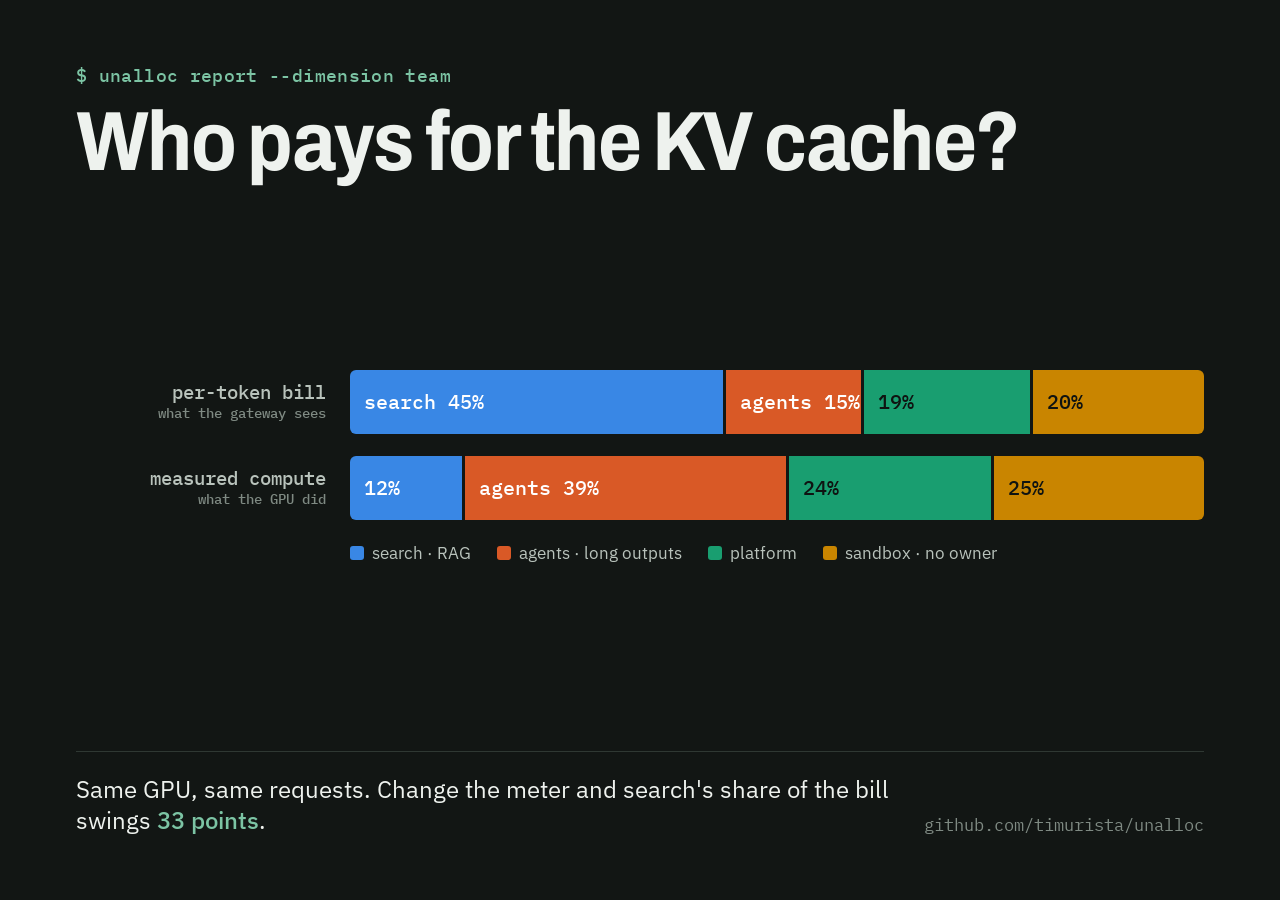
==== blog/hero.html @ 44cb44fc "docs: case-study paper, blog post and README - paper/: "Who Pays for the KV Cache?" in Typst with fi" ====
<!doctype html>
<html lang="en">
<head>
<meta charset="utf-8">
<title>Who pays for the KV cache — header image</title>
<link rel="stylesheet" href="https://fonts.googleapis.com/css2?family=Archivo:wdth,wght@87.5,700&family=IBM+Plex+Mono:wght@400;500&family=IBM+Plex+Sans:wght@400;500&display=swap">
<style>
  /* Rendered once to hero.png at 1400x788 (Medium's recommended header ratio). */
  :root {
    --ground: #121614; --panel: #1a1f1c; --ink: #eef2ee; --ink-2: #b9c3bc; --muted: #7f8a83;
    --rule: #2f3833; --accent: #7cc4a4;
    --search: #3987e5; --agents: #d95926; --platform: #199e70; --sandbox: #c98500;
  }
  * { box-sizing: border-box; }
  html, body { margin: 0; }
  body { width: 1400px; height: 788px; background: var(--ground); color: var(--ink);
         font-family: "IBM Plex Sans", system-ui, sans-serif; overflow: hidden; }
  .frame { position: absolute; inset: 0; padding: 64px 76px; display: grid;
           grid-template-rows: auto 1fr auto; gap: 28px; }
  .kicker { font: 500 18px "IBM Plex Mono", monospace; color: var(--accent); letter-spacing: 0.02em; }
  h1 { font-family: "Archivo", sans-serif; font-stretch: 87.5%; font-weight: 700; font-size: 84px;
       line-height: 0.98; letter-spacing: -0.02em; margin: 14px 0 0; max-width: 1000px; }
  .bills { align-self: center; display: grid; gap: 22px; }
  .row { display: grid; grid-template-columns: 250px 1fr; gap: 24px; align-items: center; }
  .label { font: 500 19px "IBM Plex Mono", monospace; color: var(--ink-2); text-align: right; line-height: 1.25; }
  .label small { display: block; font-size: 14px; color: var(--muted); }
  .bar { display: flex; gap: 3px; height: 64px; }
  .bar span { display: flex; align-items: center; padding-left: 14px; font: 500 20px "IBM Plex Mono", monospace;
              color: #0f1311; white-space: nowrap; overflow: hidden; }
  .bar span:first-child { border-radius: 6px 0 0 6px; }
  .bar span:last-child { border-radius: 0 6px 6px 0; }
  .s { background: var(--search); color: #fff !important; }
  .a { background: var(--agents); color: #fff !important; }
  .p { background: var(--platform); }
  .x { background: var(--sandbox); }
  .gap { position: relative; margin-left: 274px; height: 0; }
  .legend { display: flex; gap: 26px; font: 17px "IBM Plex Sans", sans-serif; color: var(--ink-2); }
  .legend i { display: inline-block; width: 14px; height: 14px; border-radius: 3px; margin-right: 8px; vertical-align: -1px; }
  footer { display: flex; justify-content: space-between; align-items: end; border-top: 1px solid var(--rule); padding-top: 22px; }
  .claim { font-size: 24px; color: var(--ink); max-width: 820px; line-height: 1.3; }
  .claim b { color: var(--accent); font-weight: 500; }
  .repo { font: 17px "IBM Plex Mono", monospace; color: var(--muted); }
</style>
</head>
<body>
<div class="frame">
  <div>
    <div class="kicker">$ unalloc report --dimension team</div>
    <h1>Who pays for the KV cache?</h1>
  </div>

  <div class="bills">
    <!-- torch_kv full run: shares of one pod's bill (search, agents, platform, sandbox) -->
    <div class="row">
      <div class="label">per-token bill<small>what the gateway sees</small></div>
      <div class="bar">
        <span class="s" style="flex: 45.4">search 45%</span>
        <span class="a" style="flex: 15.4">agents 15%</span>
        <span class="p" style="flex: 19.2">19%</span>
        <span class="x" style="flex: 19.9">20%</span>
      </div>
    </div>
    <div class="row">
      <div class="label">measured compute<small>what the GPU did</small></div>
      <div class="bar">
        <span class="s" style="flex: 12.4">12%</span>
        <span class="a" style="flex: 38.9">agents 39%</span>
        <span class="p" style="flex: 23.8">24%</span>
        <span class="x" style="flex: 24.9">25%</span>
      </div>
    </div>
    <div class="row">
      <div></div>
      <div class="legend">
        <span><i style="background:var(--search)"></i>search · RAG</span>
        <span><i style="background:var(--agents)"></i>agents · long outputs</span>
        <span><i style="background:var(--platform)"></i>platform</span>
        <span><i style="background:var(--sandbox)"></i>sandbox · no owner</span>
      </div>
    </div>
  </div>

  <footer>
    <div class="claim">Same GPU, same requests. Change the meter and search's share of the bill swings <b>33 points</b>.</div>
    <div class="repo">github.com/timurista/unalloc</div>
  </footer>
</div>
</body>
</html>
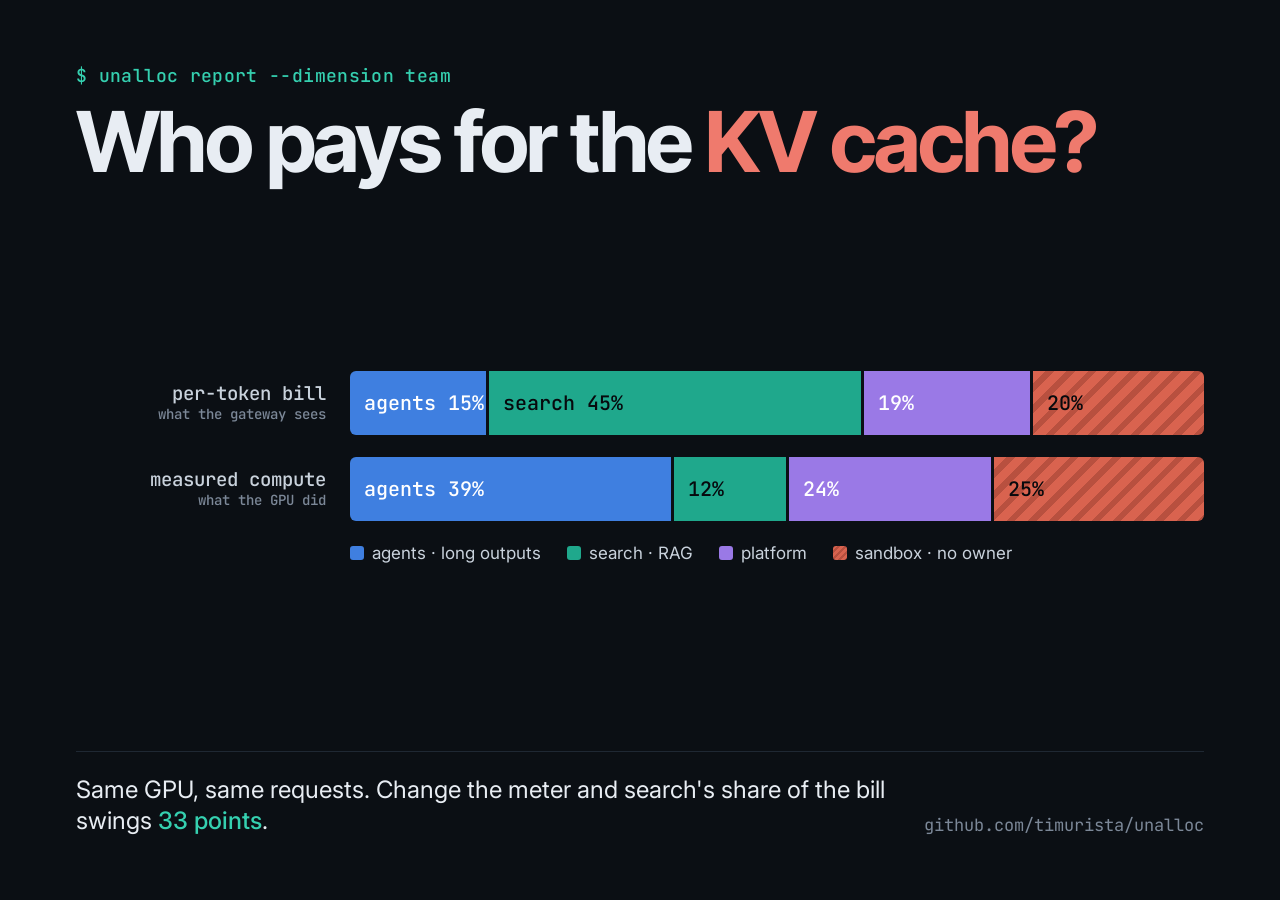
==== commit 0fb0c797: "paper/unalloc-case-studies.pdf" ====
--- a/blog/hero.html
+++ b/blog/hero.html
@@ -3,59 +3,61 @@
 <head>
 <meta charset="utf-8">
 <title>Who pays for the KV cache — header image</title>
-<link rel="stylesheet" href="https://fonts.googleapis.com/css2?family=Archivo:wdth,wght@87.5,700&family=IBM+Plex+Mono:wght@400;500&family=IBM+Plex+Sans:wght@400;500&display=swap">
+<link rel="stylesheet" href="https://fonts.googleapis.com/css2?family=Inter+Tight:wght@600;700&family=JetBrains+Mono:wght@400;500&family=Inter:wght@400;500&display=swap">
 <style>
-  /* Rendered once to hero.png at 1400x788 (Medium's recommended header ratio). */
+  /* Rendered once to hero.png at 1400x788 (Medium's recommended header ratio).
+     timurista.ai "Ledger" palette. Segments run agents, search, platform, sandbox so blue
+     and violet never touch; sandbox has no owner, so it is rose and hatched. */
   :root {
-    --ground: #121614; --panel: #1a1f1c; --ink: #eef2ee; --ink-2: #b9c3bc; --muted: #7f8a83;
-    --rule: #2f3833; --accent: #7cc4a4;
-    --search: #3987e5; --agents: #d95926; --platform: #199e70; --sandbox: #c98500;
+    --ground: #0B0F14; --ink: #E8EDF3; --ink-2: #C9D2DC; --muted: #7C8898;
+    --rule: #1F2833; --signal: #35D0B0; --rose: #EF7A6D;
+    --search: #1FA88C; --agents: #3F7FE0; --platform: #9A79E6; --sandbox: #D9634F;
   }
   * { box-sizing: border-box; }
   html, body { margin: 0; }
   body { width: 1400px; height: 788px; background: var(--ground); color: var(--ink);
-         font-family: "IBM Plex Sans", system-ui, sans-serif; overflow: hidden; }
+         font-family: Inter, system-ui, sans-serif; overflow: hidden; }
   .frame { position: absolute; inset: 0; padding: 64px 76px; display: grid;
            grid-template-rows: auto 1fr auto; gap: 28px; }
-  .kicker { font: 500 18px "IBM Plex Mono", monospace; color: var(--accent); letter-spacing: 0.02em; }
-  h1 { font-family: "Archivo", sans-serif; font-stretch: 87.5%; font-weight: 700; font-size: 84px;
-       line-height: 0.98; letter-spacing: -0.02em; margin: 14px 0 0; max-width: 1000px; }
+  .kicker { font: 500 18px "JetBrains Mono", monospace; color: var(--signal); letter-spacing: 0.02em; }
+  h1 { font-family: "Inter Tight", sans-serif; font-weight: 700; font-size: 84px;
+       line-height: 0.98; letter-spacing: -0.03em; margin: 14px 0 0; white-space: nowrap; }
+  h1 em { font-style: normal; color: var(--rose); }
   .bills { align-self: center; display: grid; gap: 22px; }
   .row { display: grid; grid-template-columns: 250px 1fr; gap: 24px; align-items: center; }
-  .label { font: 500 19px "IBM Plex Mono", monospace; color: var(--ink-2); text-align: right; line-height: 1.25; }
+  .label { font: 500 19px "JetBrains Mono", monospace; color: var(--ink-2); text-align: right; line-height: 1.25; }
   .label small { display: block; font-size: 14px; color: var(--muted); }
   .bar { display: flex; gap: 3px; height: 64px; }
-  .bar span { display: flex; align-items: center; padding-left: 14px; font: 500 20px "IBM Plex Mono", monospace;
-              color: #0f1311; white-space: nowrap; overflow: hidden; }
+  .bar span { display: flex; align-items: center; padding-left: 14px; font: 500 20px "JetBrains Mono", monospace;
+              color: #07090D; white-space: nowrap; overflow: hidden; }
   .bar span:first-child { border-radius: 6px 0 0 6px; }
   .bar span:last-child { border-radius: 0 6px 6px 0; }
-  .s { background: var(--search); color: #fff !important; }
   .a { background: var(--agents); color: #fff !important; }
-  .p { background: var(--platform); }
-  .x { background: var(--sandbox); }
-  .gap { position: relative; margin-left: 274px; height: 0; }
-  .legend { display: flex; gap: 26px; font: 17px "IBM Plex Sans", sans-serif; color: var(--ink-2); }
+  .s { background: var(--search); }
+  .p { background: var(--platform); color: #fff !important; }
+  .x { background: repeating-linear-gradient(135deg, var(--sandbox) 0 9px, #B8503F 9px 15px); }
+  .legend { display: flex; gap: 26px; font: 17px Inter, sans-serif; color: var(--ink-2); }
   .legend i { display: inline-block; width: 14px; height: 14px; border-radius: 3px; margin-right: 8px; vertical-align: -1px; }
   footer { display: flex; justify-content: space-between; align-items: end; border-top: 1px solid var(--rule); padding-top: 22px; }
   .claim { font-size: 24px; color: var(--ink); max-width: 820px; line-height: 1.3; }
-  .claim b { color: var(--accent); font-weight: 500; }
-  .repo { font: 17px "IBM Plex Mono", monospace; color: var(--muted); }
+  .claim b { color: var(--signal); font-weight: 500; }
+  .repo { font: 17px "JetBrains Mono", monospace; color: var(--muted); }
 </style>
 </head>
 <body>
 <div class="frame">
   <div>
     <div class="kicker">$ unalloc report --dimension team</div>
-    <h1>Who pays for the KV cache?</h1>
+    <h1>Who pays for the <em>KV cache?</em></h1>
   </div>
 
   <div class="bills">
-    <!-- torch_kv full run: shares of one pod's bill (search, agents, platform, sandbox) -->
+    <!-- torch_kv full run: shares of one pod's bill -->
     <div class="row">
       <div class="label">per-token bill<small>what the gateway sees</small></div>
       <div class="bar">
+        <span class="a" style="flex: 15.4">agents 15%</span>
         <span class="s" style="flex: 45.4">search 45%</span>
-        <span class="a" style="flex: 15.4">agents 15%</span>
         <span class="p" style="flex: 19.2">19%</span>
         <span class="x" style="flex: 19.9">20%</span>
       </div>
@@ -63,8 +65,8 @@
     <div class="row">
       <div class="label">measured compute<small>what the GPU did</small></div>
       <div class="bar">
+        <span class="a" style="flex: 38.9">agents 39%</span>
         <span class="s" style="flex: 12.4">12%</span>
-        <span class="a" style="flex: 38.9">agents 39%</span>
         <span class="p" style="flex: 23.8">24%</span>
         <span class="x" style="flex: 24.9">25%</span>
       </div>
@@ -72,10 +74,10 @@
     <div class="row">
       <div></div>
       <div class="legend">
+        <span><i style="background:var(--agents)"></i>agents · long outputs</span>
         <span><i style="background:var(--search)"></i>search · RAG</span>
-        <span><i style="background:var(--agents)"></i>agents · long outputs</span>
         <span><i style="background:var(--platform)"></i>platform</span>
-        <span><i style="background:var(--sandbox)"></i>sandbox · no owner</span>
+        <span><i style="background:repeating-linear-gradient(135deg, var(--sandbox) 0 3px, #B8503F 3px 5px)"></i>sandbox · no owner</span>
       </div>
     </div>
   </div>
